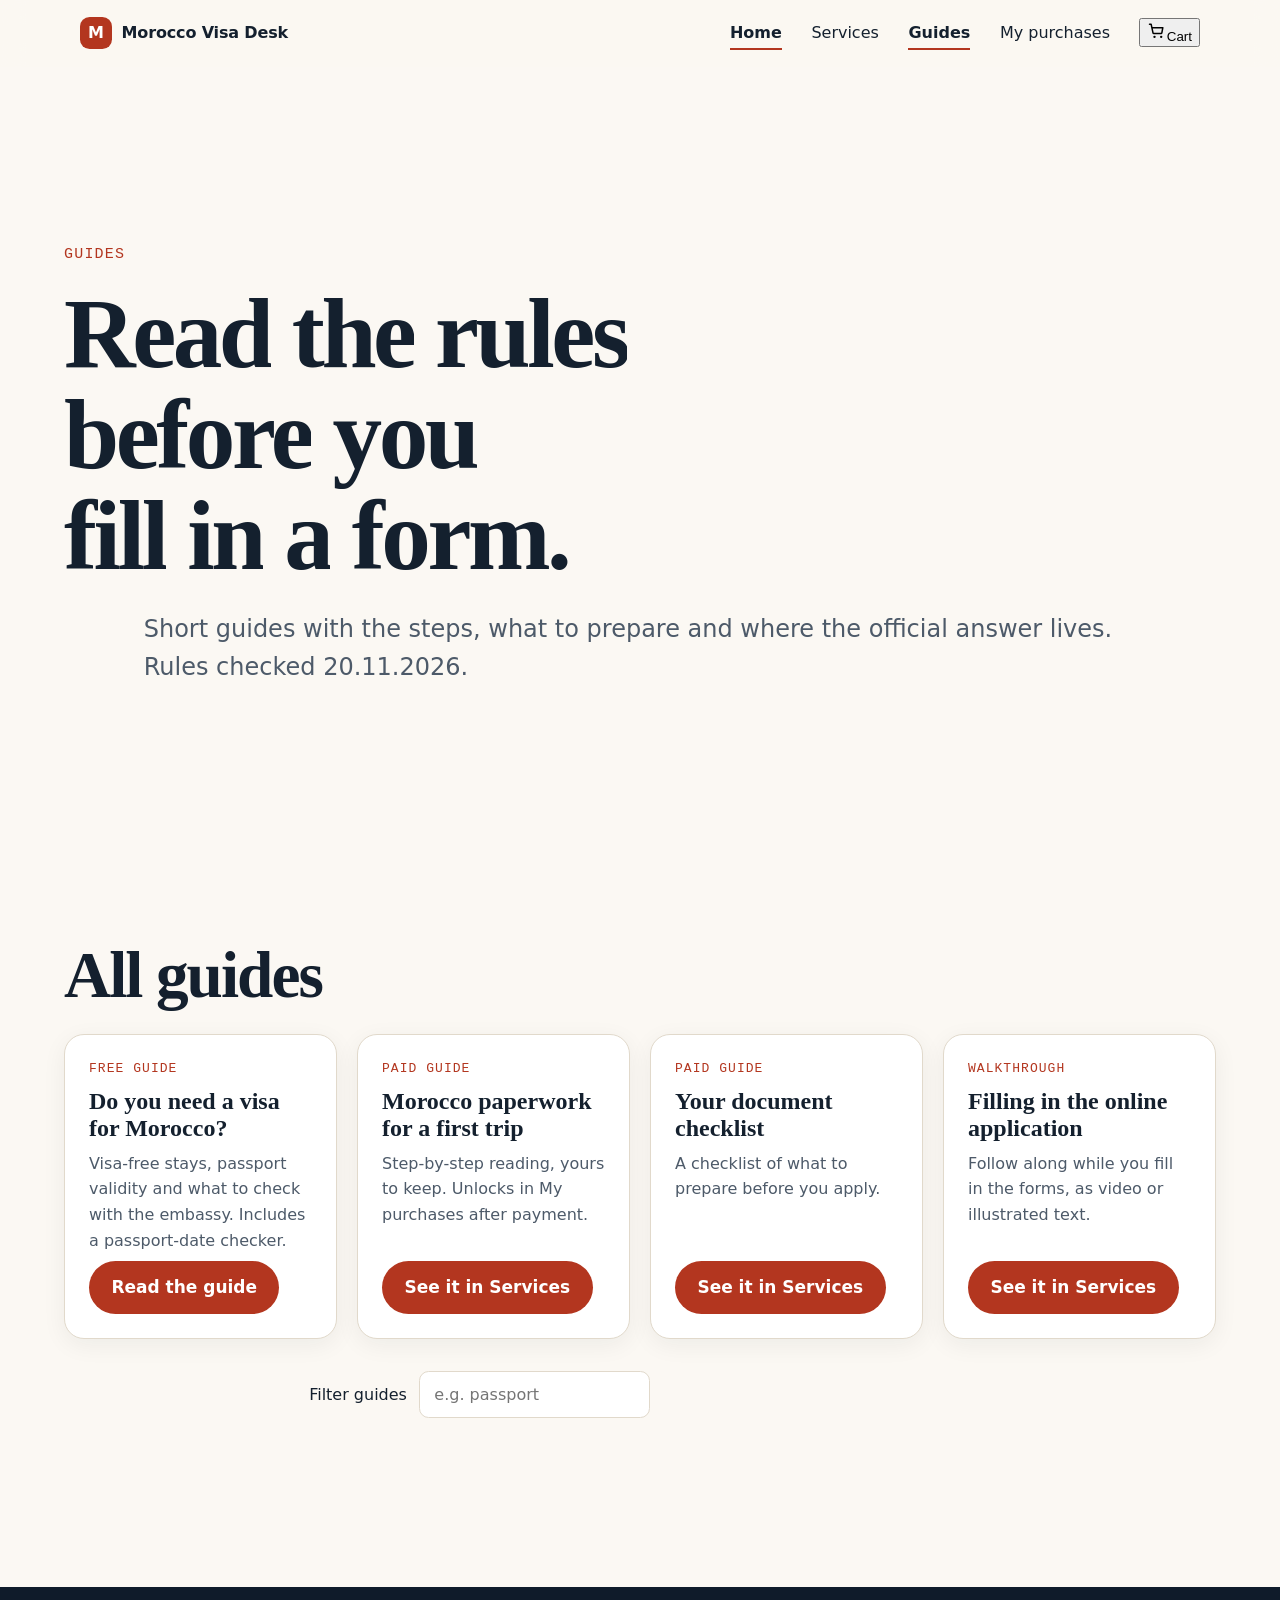
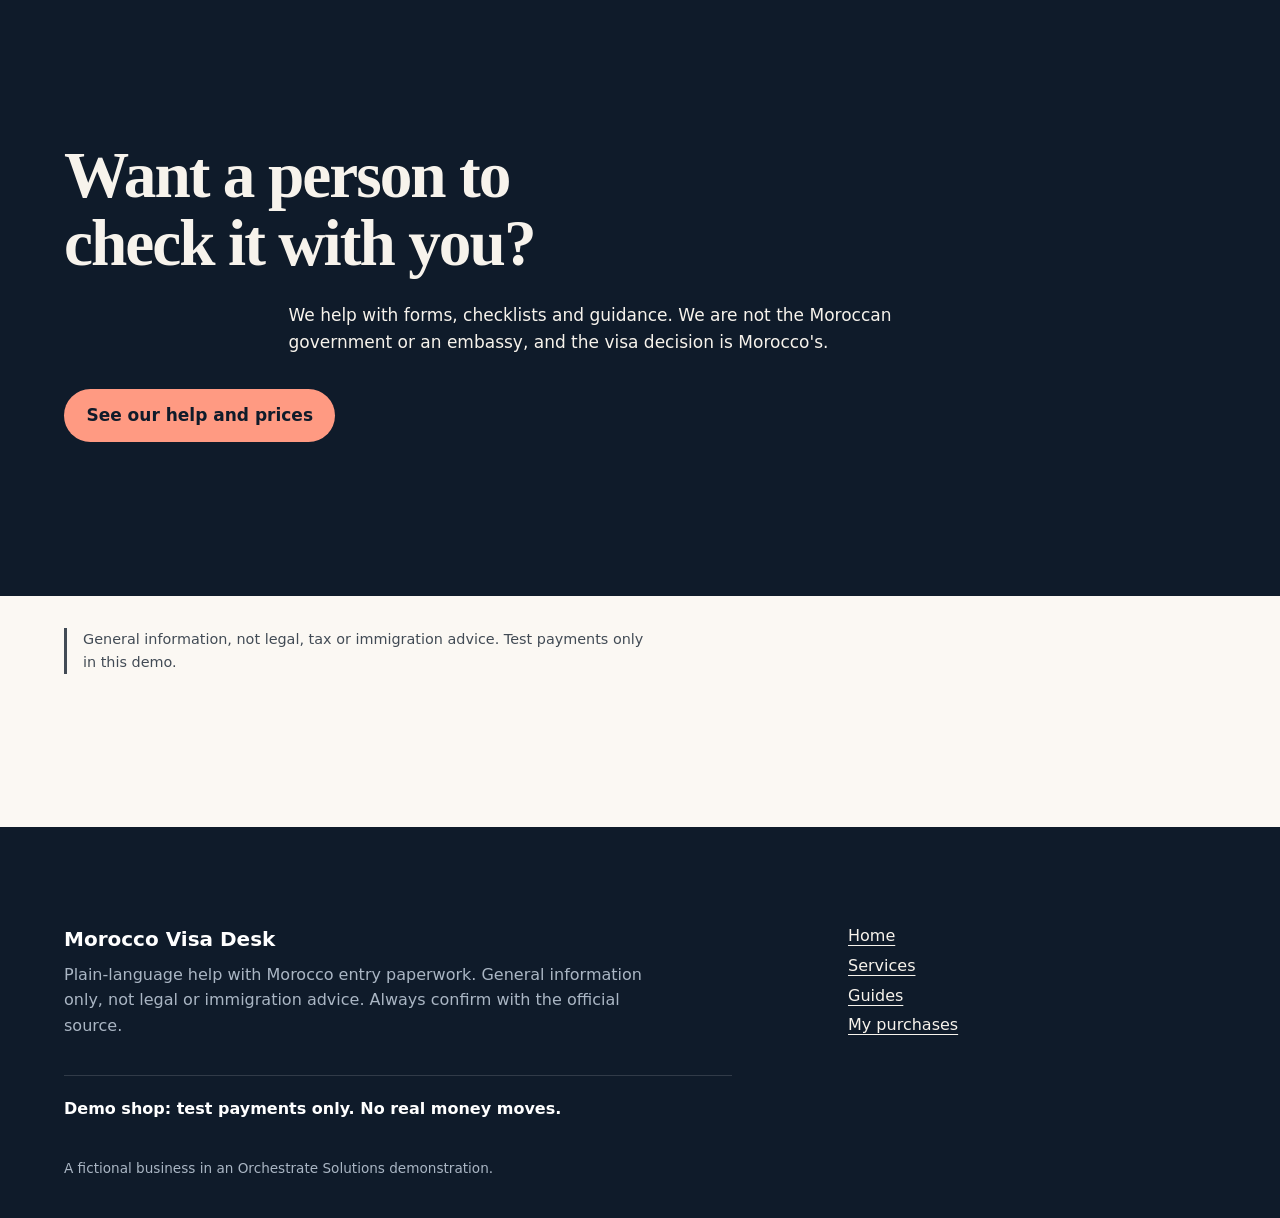
==== pages/guides/index.html @ 16839dce "Guides hub and 'Do you need a visa for Morocco?' with passport-date checker" ====
<!doctype html>
<html lang="en">
<head>
<meta charset="utf-8">
<meta name="viewport" content="width=device-width, initial-scale=1">
<title>Guides for Morocco travel paperwork</title>
<meta name="description" content="Plain-language guides to Morocco entry paperwork, each with the official source and the date the rules were checked.">
<style>@view-transition { navigation: auto; }</style>
<link rel="stylesheet" href="../../css/tokens.css">
<link rel="stylesheet" href="../../css/layout.css">
<link rel="stylesheet" href="../../css/site.css">
<link rel="stylesheet" href="../../css/shop/core.css">
<link rel="stylesheet" href="../../css/guides.css">
<script src="../../js/nav.js" defer></script>
<script src="../../js/motion.js" defer></script>
<script src="../../js/app.js" defer></script>
<script src="../../js/shop/core.js" defer></script>
<script src="../../js/shop/cart.js" defer></script>
<script src="../../js/guides.js" defer></script>
</head>
<body>
<main id="main">
  <section class="band g-hero">
    <p class="g-eyebrow" data-reveal>Guides</p>
    <h1 data-words>Read the rules before you fill in a form.</h1>
    <p class="g-lead" data-reveal>Short guides with the steps, what to prepare and where the official answer lives. Rules checked 20.11.2026.</p>
  </section>

  <section class="band g-list" aria-labelledby="g-all">
    <h2 id="g-all" data-reveal>All guides</h2>
    <ul class="g-cards">
      <li class="g-card" data-reveal>
        <p class="g-tag">Free guide</p>
        <h3><a href="do-you-need-a-visa.html">Do you need a visa for Morocco?</a></h3>
        <p>Visa-free stays, passport validity and what to check with the embassy. Includes a passport-date checker.</p>
        <a class="btn g-link" href="do-you-need-a-visa.html">Read the guide</a>
      </li>
      <li class="g-card" data-reveal>
        <p class="g-tag">Paid guide</p>
        <h3>Morocco paperwork for a first trip</h3>
        <p>Step-by-step reading, yours to keep. Unlocks in My purchases after payment.</p>
        <a class="btn g-link" href="../services.html">See it in Services</a>
      </li>
      <li class="g-card" data-reveal>
        <p class="g-tag">Paid guide</p>
        <h3>Your document checklist</h3>
        <p>A checklist of what to prepare before you apply.</p>
        <a class="btn g-link" href="../services.html">See it in Services</a>
      </li>
      <li class="g-card" data-reveal>
        <p class="g-tag">Walkthrough</p>
        <h3>Filling in the online application</h3>
        <p>Follow along while you fill in the forms, as video or illustrated text.</p>
        <a class="btn g-link" href="../services.html">See it in Services</a>
      </li>
    </ul>
    <p class="g-search"><label for="g-filter">Filter guides</label> <input id="g-filter" type="search" placeholder="e.g. passport" autocomplete="off"> <span id="g-count" role="status"></span></p>
  </section>

  <section class="band band--dark g-help">
    <h2 data-reveal>Want a person to check it with you?</h2>
    <p data-reveal>We help with forms, checklists and guidance. We are not the Moroccan government or an embassy, and the visa decision is Morocco's.</p>
    <a class="btn g-cta" href="../services.html">See our help and prices</a>
  </section>
  <p class="guide-note band-note">General information, not legal, tax or immigration advice. Test payments only in this demo.</p>
</main>
</body>
</html>
---- css/tokens.css ----
/* tokens.css — Designer. The look for the Morocco visa agency: trustworthy and clear.
   Palette: deep ink-navy neutrals on warm paper, ONE accent: Moroccan terracotta (#b3361f, 6.4:1 on white).
   Type: system fonts only; a bold display scale with clamp() and tight tracking on large type.
   Motion: one easing, 400-900 ms, 60 ms stagger. Animate only transform, opacity, filter. */
:root {
  /* palette */
  --bg: #fbf8f3;
  --surface: #ffffff;
  --surface-2: #f2ede4;
  --text: #14202e;            /* 15:1 on --bg */
  --text-muted: #4d5a69;      /* 6.6:1 on --bg */
  --line: #e1d9cb;
  --dark: #0f1b2a;            /* deep navy band */
  --dark-2: #19293c;
  --on-dark: #f7f3ec;         /* 14:1 on --dark */
  --on-dark-muted: #aab6c4;   /* 7.6:1 on --dark */
  --accent: #b3361f;
  --accent-strong: #8f2916;
  --accent-soft: #f6e3dd;
  --accent-on-dark: #ff9a82;  /* 7:1 on --dark */
  --on-accent: #ffffff;
  --success: #1c6b4a;
  --danger: #b00020;
  --focus: #1a56db;

  /* type */
  --font-sans: system-ui, -apple-system, "Segoe UI", Roboto, "Helvetica Neue", Arial, sans-serif;
  --font-display: ui-serif, "Iowan Old Style", "Palatino Linotype", Georgia, serif;
  --font-mono: ui-monospace, SFMono-Regular, Menlo, Consolas, monospace;
  --fs-xs: .8125rem;
  --fs-sm: .9375rem;
  --fs-base: 1.0625rem;
  --fs-lg: clamp(1.2rem, 1rem + .8vw, 1.5rem);
  --fs-step: clamp(1.5rem, 1.1rem + 1.6vw, 2.5rem);   /* scrollytelling step text */
  --fs-h2: clamp(2rem, 1.2rem + 3.6vw, 4.25rem);
  --fs-h1: clamp(2.75rem, 1.4rem + 6vw, 7rem);
  --fs-giant: clamp(5rem, 2rem + 16vw, 16rem);        /* marquee / changing word */
  --lh-tight: 1.02;
  --lh-snug: 1.2;
  --lh-body: 1.6;
  --track-display: -.035em;
  --track-h2: -.025em;
  --measure: 65ch;

  /* spacing, radius, shadow */
  --space-1: .25rem; --space-2: .5rem; --space-3: .75rem; --space-4: 1rem;
  --space-5: 1.5rem; --space-6: 2rem; --space-7: 3rem; --space-8: 4.5rem;
  --section: clamp(5rem, 12vw, 10rem);
  --gutter: clamp(1.25rem, 5vw, 4rem);
  --radius-sm: .5rem; --radius: 1rem; --radius-lg: 1.75rem; --radius-pill: 999px;
  --shadow-sm: 0 1px 2px rgba(15, 27, 42, .06), 0 2px 8px rgba(15, 27, 42, .05);
  --shadow: 0 6px 24px rgba(15, 27, 42, .08), 0 2px 6px rgba(15, 27, 42, .05);
  --shadow-lg: 0 24px 60px rgba(15, 27, 42, .16);
  --glow: radial-gradient(60% 60% at 50% 40%, rgba(179, 54, 31, .22), transparent 70%);
  --gradient-text: linear-gradient(100deg, #b3361f 0%, #d9722f 45%, #b3361f 100%);
  --gradient-text-dark: linear-gradient(100deg, #ff9a82 0%, #ffd2a0 50%, #ff9a82 100%);

  /* motion */
  --ease: cubic-bezier(.2, .7, .2, 1);
  --dur-fast: 400ms;
  --dur: 650ms;
  --dur-slow: 900ms;
  --stagger: 60ms;
  --rise: 1.25rem;            /* reveal travel distance */
  --blur-in: 6px;             /* reveal start blur */
}

@media (prefers-reduced-motion: reduce) {
  :root { --dur-fast: 0ms; --dur: 0ms; --dur-slow: 0ms; --stagger: 0ms; --rise: 0; --blur-in: 0; }
}

/* CSS-only accents */
.text-gradient {
  background: var(--gradient-text);
  background-size: 200% 100%;
  -webkit-background-clip: text; background-clip: text;
  color: transparent; -webkit-text-fill-color: transparent;
}
.band--dark .text-gradient { background-image: var(--gradient-text-dark); }
.glow { background-image: var(--glow); }
---- css/layout.css ----
/* Layout, shell and motion (UI/UX). Colours and type come from tokens.css; fallbacks keep it working alone. */
@view-transition { navigation: auto; }
:root{--lx-bg:var(--bg,#fbf8f3);--lx-fg:var(--text,#14202e);--lx-accent:var(--accent,#b3361f);--lx-muted:var(--text-muted,#4d5a69);--lx-line:var(--line,#e1d9cb);--lx-dark:var(--dark,#0f1b2a);--lx-on-dark:var(--on-dark,#f7f3ec);--lx-ease:var(--ease,cubic-bezier(.2,.7,.2,1));--lx-space:var(--section,clamp(5rem,12vw,10rem));--lx-gut:var(--gutter,clamp(1.25rem,5vw,4rem));--lx-max:78rem}
*,*::before,*::after{box-sizing:border-box}
html{scroll-behavior:smooth;scroll-padding-top:5rem;-webkit-text-size-adjust:100%}
body{margin:0;background:var(--lx-bg);color:var(--lx-fg);font-family:var(--font-sans,system-ui,sans-serif);line-height:1.6;overflow-x:hidden}
img,svg{max-width:100%;height:auto}
main{display:block;outline:none}
:focus-visible{outline:3px solid var(--focus,var(--lx-accent));outline-offset:3px;border-radius:4px}
.visually-hidden{position:absolute!important;width:1px;height:1px;overflow:hidden;clip:rect(0 0 0 0);white-space:nowrap}
.skip-link{position:fixed;left:1rem;top:-4rem;z-index:200;background:var(--lx-fg);color:var(--lx-bg);padding:.7rem 1rem;border-radius:.5rem;text-decoration:none;transition:top .2s}
.skip-link:focus{top:1rem}
.read-progress{position:fixed;inset:0 0 auto 0;height:3px;z-index:150;pointer-events:none}
.read-progress span{display:block;height:100%;background:var(--lx-accent);transform:scaleX(0);transform-origin:0 50%}
/* header */
.site-header{position:sticky;top:0;z-index:100;background:color-mix(in srgb,var(--lx-bg) 86%,transparent);backdrop-filter:saturate(1.4) blur(12px);border-bottom:1px solid transparent;transition:border-color .3s}
.site-header.is-scrolled{border-bottom-color:var(--lx-line)}
.site-header__inner{max-width:var(--lx-max);margin:0 auto;padding:.7rem var(--lx-gut);display:flex;align-items:center;gap:1rem}
.site-brand{display:flex;align-items:center;gap:.6rem;text-decoration:none;color:inherit;font-weight:700;letter-spacing:-.01em;margin-right:auto}
.site-brand__mark{display:grid;place-items:center;width:2rem;height:2rem;border-radius:.6rem;background:var(--lx-accent);color:#fff;font-weight:800}
.site-nav ul,.site-footer ul{list-style:none;margin:0;padding:0;display:flex;gap:.25rem}
.site-nav a{display:block;padding:.55rem .8rem;border-radius:.6rem;color:inherit;text-decoration:none;position:relative}
.site-nav a::after{content:"";position:absolute;left:.8rem;right:.8rem;bottom:.3rem;height:2px;background:var(--lx-accent);transform:scaleX(0);transform-origin:0 50%;transition:transform .4s var(--lx-ease)}
.site-nav a:hover::after,.site-nav a[aria-current="page"]::after{transform:scaleX(1)}
.site-nav a[aria-current="page"]{font-weight:600}
.site-header__actions{display:flex;align-items:center;gap:.5rem}
.nav-toggle{display:none;width:2.75rem;height:2.75rem;border:1px solid var(--lx-line);border-radius:.7rem;background:transparent;color:inherit;cursor:pointer;place-items:center}
.nav-toggle__bars,.nav-toggle__bars::before{display:block;width:1.2rem;height:2px;background:currentColor;position:relative;transition:transform .3s var(--lx-ease)}
.nav-toggle__bars::before{content:"";position:absolute;top:-6px;left:0}
.is-open .nav-toggle__bars{transform:translateY(0) rotate(45deg)}.is-open .nav-toggle__bars::before{transform:translateY(6px) rotate(-90deg)}
@media (max-width:48rem){
  .nav-toggle{display:grid}
  .site-header__inner{flex-wrap:wrap}
  .site-brand{order:1}.site-header__actions{order:2}.nav-toggle{order:3}
  .site-nav{order:4;flex-basis:100%;display:none}
  .is-open .site-nav{display:block}
  .site-nav ul{flex-direction:column;padding-bottom:.6rem}
  .site-nav a{padding:.85rem .5rem;font-size:1.1rem}
}
/* footer */
.site-footer{background:var(--lx-dark);color:var(--lx-on-dark);padding:clamp(3rem,8vw,6rem) var(--lx-gut) 2rem;margin-top:var(--lx-space)}
.site-footer__inner{max-width:var(--lx-max);margin:0 auto;display:grid;gap:1.5rem 3rem;grid-template-columns:2fr 1fr}
.site-footer p{margin:.4rem 0;max-width:60ch;color:var(--on-dark-muted,#aab6c4)}
.site-footer strong{font-size:1.25rem;color:#fff}
.site-footer ul{flex-direction:column}
.site-footer a{color:var(--lx-on-dark);text-underline-offset:.25em}
.site-footer__test{grid-column:1/-1;color:#fff!important;font-weight:600;border-top:1px solid rgba(255,255,255,.14);padding-top:1.2rem}
.site-footer__small{grid-column:1/-1;font-size:.85rem}
@media (max-width:48rem){.site-footer__inner{grid-template-columns:1fr}}
/* bands */
.band{padding:var(--lx-space) var(--lx-gut)}
.band>*{max-width:var(--lx-max);margin-inline:auto}
.band--dark{background:var(--lx-dark);color:var(--lx-on-dark)}.band--dark [data-rotate],.band--dark .steps__word{color:var(--accent-on-dark,#ff9a82)}
.band h2,.hero h1{font-family:var(--font-display,inherit);letter-spacing:-.035em;line-height:1.02;text-wrap:balance}
.band h2{font-size:var(--fs-h2,clamp(2.2rem,6vw,4.5rem));margin:0 0 1.5rem}
.band p{max-width:65ch}
.hero{min-height:100svh;display:flex;flex-direction:column;justify-content:center;padding:6rem var(--lx-gut)}
.hero h1{font-size:var(--fs-h1,clamp(3rem,9vw,7rem));margin:0 0 1.5rem;max-width:16ch}
a{text-underline-offset:.2em}
.btn,button.btn{transition:transform .3s var(--lx-ease),box-shadow .3s}
.btn:hover{transform:translateY(-2px)}
/* reveal */
.js [data-reveal]{opacity:0;transform:translateY(28px);transition:opacity .8s var(--lx-ease),transform .8s var(--lx-ease)}
.js [data-reveal].is-in{opacity:1;transform:none}
.js [data-reveal][data-delay="1"]{transition-delay:.1s}.js [data-reveal][data-delay="2"]{transition-delay:.2s}.js [data-reveal][data-delay="3"]{transition-delay:.3s}
/* words */
[data-words] .w{display:inline-block;overflow:hidden;vertical-align:top;padding-bottom:.12em;margin-bottom:-.12em}
[data-words] .w>span{display:inline-block;opacity:0;transform:translateY(70%);filter:blur(6px);transition:transform .8s var(--lx-ease),opacity .8s var(--lx-ease),filter .8s var(--lx-ease);transition-delay:calc(var(--i,0)*60ms)}
[data-words].is-in .w>span{opacity:1;transform:none;filter:none}
/* kinetic word and gradient sweep */
[data-rotate]{display:inline-block;color:var(--lx-accent);transition:opacity .38s,transform .38s var(--lx-ease)}
[data-rotate].is-out{opacity:0;transform:translateY(-.3em)}
.sweep{background:linear-gradient(100deg,var(--lx-fg) 20%,var(--lx-accent) 50%,var(--lx-fg) 80%);background-size:250% 100%;-webkit-background-clip:text;background-clip:text;color:transparent;animation:sweep 6s linear infinite}
@keyframes sweep{to{background-position:-250% 0}}
/* marquee */
[data-marquee]{overflow:hidden;white-space:nowrap;padding-block:clamp(1rem,3vw,2rem);max-width:none!important;font-size:clamp(4rem,14vw,12rem);font-weight:800;letter-spacing:-.04em;line-height:1}
.marquee__track{display:flex;width:max-content;animation:marquee 40s linear infinite}
.marquee__row{display:flex;gap:.5em;padding-right:.5em}.marquee__row>*{flex:none}
@keyframes marquee{to{transform:translateX(-50%)}}
/* fill statement */
[data-fill]{font-size:clamp(1.8rem,4.6vw,3.6rem);line-height:1.15;letter-spacing:-.025em;font-weight:600;max-width:24ch}
[data-fill] .fw{transition:opacity .2s linear}
/* sticky steps */
[data-sticky-steps]{position:relative;display:grid;grid-template-columns:1fr 1.1fr;gap:3rem;align-items:start}
.steps__word{position:sticky;top:22vh;font-size:clamp(3.5rem,11vw,9rem);font-weight:800;letter-spacing:-.045em;line-height:1;color:var(--lx-accent);min-height:1em;align-self:start}
.steps__word.swap{animation:wordIn .6s var(--lx-ease)}
@keyframes wordIn{from{opacity:0;transform:translateY(.25em);filter:blur(8px)}}
[data-step]{min-height:70vh;display:flex;align-items:center;font-size:clamp(1.5rem,3vw,2.5rem);line-height:1.25;letter-spacing:-.015em;opacity:.3;transition:opacity .5s}
[data-step].is-active{opacity:1}
@media (max-width:48rem){[data-sticky-steps]{grid-template-columns:1fr;gap:0}.steps__word{top:4.5rem;background:var(--lx-bg);z-index:2;padding:.5rem 0;font-size:clamp(3rem,16vw,5rem)}.band--dark .steps__word{background:var(--lx-dark)}[data-step]{min-height:55vh}}
[data-parallax]{will-change:transform}
/* no-JS and reduced motion: everything visible, nothing moves */
@media (prefers-reduced-motion:reduce){
  html{scroll-behavior:auto}
  .js [data-reveal],[data-words] .w>span{opacity:1!important;transform:none!important;filter:none!important;transition:none!important}
  .marquee__track,.sweep{animation:none}.steps__word.swap{animation:none}
  [data-step]{opacity:1}[data-fill] .fw{opacity:1!important}
  @view-transition{navigation:none}
}
---- css/site.css ----
/* Site-wide base (Lead Developer). Tokens come from css/tokens.css. */
@view-transition { navigation: auto; }
*, *::before, *::after { box-sizing: border-box; }
html { scroll-behavior: smooth; -webkit-text-size-adjust: 100%; }
body { margin: 0; font-family: system-ui, -apple-system, "Segoe UI", Roboto, sans-serif; line-height: 1.6; background: var(--bg, #fff); color: var(--text, #111); }
img, svg { max-width: 100%; height: auto; }
a { color: inherit; text-underline-offset: .2em; }
:focus-visible { outline: 3px solid var(--focus, #1a56db); outline-offset: 2px; }
.band { padding-block: clamp(5rem, 12vw, 10rem); padding-inline: max(1rem, 5vw); }
.band--dark { background: var(--dark, #111); color: var(--on-dark, #fff); }
.prose { max-width: 65ch; }
.guide-note { font-size: .9rem; opacity: .8; border-left: 3px solid currentColor; padding-left: 1rem; max-width: 65ch; }
@media (prefers-reduced-motion: reduce) { html { scroll-behavior: auto; } }
---- css/shop/core.css ----
/* Shared shop styles (Lead Developer). Uses tokens from css/tokens.css with safe fallbacks. */
.btn, .shop-btn {
  display: inline-flex; align-items: center; justify-content: center; gap: .5rem;
  min-height: 44px; padding: .7rem 1.4rem; border: 1.5px solid transparent; border-radius: 999px;
  font: inherit; font-weight: 600; cursor: pointer; text-decoration: none;
  background: var(--accent, #b4342d); color: var(--on-accent, #fff);
  transition: transform .35s cubic-bezier(.2,.7,.2,1), box-shadow .35s, background .2s;
}
.btn:hover, .shop-btn:hover { transform: translateY(-2px); box-shadow: 0 8px 24px rgba(0,0,0,.18); }
.btn:focus-visible, .shop-btn:focus-visible, .shop-chip:focus-visible, .shop-sheet button:focus-visible { outline: 3px solid var(--focus, #1a56db); outline-offset: 2px; }
.btn[disabled], .shop-btn[disabled] { opacity: .5; cursor: not-allowed; transform: none; box-shadow: none; }
.btn--ghost, .shop-btn--ghost { background: transparent; color: inherit; border-color: currentColor; }

.shop-chip {
  display: inline-flex; align-items: center; gap: .35rem; padding: .25rem .8rem; border-radius: 999px;
  font-size: .85rem; font-weight: 600; background: rgba(127,127,127,.14); color: inherit; border: 0;
}
.shop-chip--accent { background: var(--accent, #b4342d); color: var(--on-accent, #fff); }

.shop-card { background: var(--surface, #fff); color: var(--text, #111); border-radius: 20px; padding: clamp(1.2rem, 3vw, 2rem); box-shadow: 0 2px 4px rgba(0,0,0,.05), 0 12px 32px rgba(0,0,0,.08); }

.shop-field { display: grid; gap: .35rem; margin-block: 1rem; }
.shop-field label { font-weight: 600; font-size: .95rem; }
.shop-field input, .shop-field select, .shop-field textarea {
  font: inherit; padding: .75rem 1rem; border-radius: 12px; border: 1.5px solid rgba(127,127,127,.5); background: var(--surface, #fff); color: inherit; min-height: 44px;
}
.shop-field input:focus-visible, .shop-field select:focus-visible, .shop-field textarea:focus-visible { outline: 3px solid var(--focus, #1a56db); outline-offset: 1px; }
.shop-field .shop-error { color: var(--danger, #b00020); font-size: .9rem; }

.shop-sheet-backdrop { position: fixed; inset: 0; background: rgba(0,0,0,.5); opacity: 0; pointer-events: none; transition: opacity .3s; z-index: 80; }
.shop-sheet-backdrop.is-open { opacity: 1; pointer-events: auto; }
.shop-sheet {
  position: fixed; z-index: 90; background: var(--surface, #fff); color: var(--text, #111);
  inset: auto 0 0 0; max-height: 90svh; overflow: auto; padding: 1.5rem; border-radius: 24px 24px 0 0;
  transform: translateY(100%); transition: transform .5s cubic-bezier(.2,.7,.2,1);
}
.shop-sheet.is-open { transform: none; }
@media (min-width: 720px) {
  .shop-sheet { inset: 0 0 0 auto; width: min(460px, 100vw); max-height: none; border-radius: 24px 0 0 24px; transform: translateX(100%); }
  .shop-sheet.is-open { transform: none; }
}

.shop-stepper { display: inline-flex; align-items: center; gap: .25rem; border: 1.5px solid rgba(127,127,127,.5); border-radius: 999px; }
.shop-stepper button { width: 44px; height: 44px; border: 0; background: transparent; color: inherit; font-size: 1.3rem; cursor: pointer; border-radius: 50%; }
.shop-stepper output { min-width: 2ch; text-align: center; font-weight: 600; }

#shop-toasts { position: fixed; z-index: 100; inset: auto 0 5rem 0; display: grid; justify-items: center; gap: .5rem; pointer-events: none; padding-inline: 1rem; }
.shop-toast { background: #111; color: #fff; padding: .8rem 1.3rem; border-radius: 14px; box-shadow: 0 12px 32px rgba(0,0,0,.3); opacity: 0; transform: translateY(12px); transition: opacity .4s, transform .4s cubic-bezier(.2,.7,.2,1); }
.shop-toast.is-in { opacity: 1; transform: none; }
.shop-toast--error { background: #b00020; }

.shop-testlabel { display: inline-block; padding: .35rem .8rem; border-radius: 8px; background: #fff3cd; color: #5c4300; font-weight: 600; font-size: .9rem; }
.shop-sr { position: absolute; width: 1px; height: 1px; overflow: hidden; clip: rect(0 0 0 0); white-space: nowrap; }

@media (prefers-reduced-motion: reduce) {
  .btn, .shop-btn, .shop-sheet, .shop-sheet-backdrop, .shop-toast { transition: none; }
}
---- css/guides.css ----
/* guides.css (Senior Dev 5): shared by guide pages. Tokens only. */
.g-hero { padding-block: clamp(6rem, 14vw, 11rem) clamp(3rem, 6vw, 5rem); }
.g-hero h1 { font-family: var(--font-display); font-size: var(--fs-h1); letter-spacing: -.035em; line-height: var(--lh-tight); max-width: 16ch; margin: 0 0 1.5rem; text-wrap: balance; }
.g-eyebrow { font-family: var(--font-mono); font-size: var(--fs-sm); letter-spacing: .08em; text-transform: uppercase; color: var(--accent); margin: 0 0 1rem; }
.g-lead { font-size: var(--fs-lg); max-width: 60ch; color: var(--text-muted); }
.g-body h2, .g-list h2, .g-tool h2, .g-help h2 { font-family: var(--font-display); font-size: var(--fs-h2); letter-spacing: -.03em; line-height: 1.05; margin: 0 0 1.5rem; max-width: 18ch; text-wrap: balance; }
.g-body h3 { font-size: var(--fs-step); margin: 2.5rem 0 1rem; }
.g-body .prose, .g-help p { font-size: var(--fs-base); }
.g-facts, .g-steps { padding-left: 1.25rem; }
.g-facts li, .g-steps li { margin-bottom: .75rem; }
.g-source, .g-small { font-size: var(--fs-sm); color: var(--text-muted); max-width: 65ch; }
.g-tool .g-small { color: var(--on-dark-muted); }
.g-cards { list-style: none; margin: 0 0 2rem; padding: 0; display: grid; grid-template-columns: repeat(auto-fit, minmax(16rem, 1fr)); gap: 1.25rem; }
.g-card { background: var(--surface); border: 1px solid var(--line); border-radius: 1.25rem; padding: 1.5rem; box-shadow: 0 6px 24px rgba(15, 27, 42, .06); display: flex; flex-direction: column; gap: .5rem; transition: transform .3s cubic-bezier(.2,.7,.2,1), box-shadow .3s; }
.g-card:hover { transform: translateY(-3px); box-shadow: 0 12px 32px rgba(15, 27, 42, .1); }
.g-card[hidden] { display: none; }
.g-card h3 { font-family: var(--font-display); font-size: 1.5rem; line-height: 1.15; margin: 0; }
.g-card h3 a { text-decoration: none; }
.g-card p { margin: 0; color: var(--text-muted); }
.g-card .g-tag { font-family: var(--font-mono); font-size: var(--fs-xs); text-transform: uppercase; letter-spacing: .08em; color: var(--accent); }
.g-link, .g-cta { display: inline-block; align-self: flex-start; margin-top: auto; background: var(--accent); color: var(--on-accent); padding: .8rem 1.4rem; border-radius: 999px; text-decoration: none; font-weight: 600; border: 0; cursor: pointer; font-size: var(--fs-base); }
.g-link:hover, .g-cta:hover { background: var(--accent-strong); }
.band--dark .g-cta { background: var(--accent-on-dark); color: var(--dark); margin-top: 1rem; }
.g-search { display: flex; flex-wrap: wrap; gap: .75rem; align-items: center; }
.g-search input { padding: .6rem .9rem; border: 1px solid var(--line); border-radius: .6rem; font: inherit; background: var(--surface); color: var(--text); }
.g-form { display: grid; gap: .5rem; max-width: 28rem; }
.g-form label { font-weight: 600; margin-top: .75rem; }
.g-form select, .g-form input { padding: .75rem .9rem; border-radius: .6rem; border: 1px solid var(--on-dark-muted); font: inherit; background: var(--dark-2); color: var(--on-dark); color-scheme: dark; }
.g-result { margin-top: 1.5rem; max-width: 40rem; font-size: var(--fs-lg); min-height: 1.5em; }
.g-result:not(:empty) { animation: gIn .5s cubic-bezier(.2,.7,.2,1); }
@keyframes gIn { from { opacity: 0; transform: translateY(8px); } }
.band-note { margin-inline: max(1rem, 5vw); margin-block: 2rem 4rem; }
@media (prefers-reduced-motion: reduce) { .g-result:not(:empty) { animation: none; } .g-card { transition: none; } }
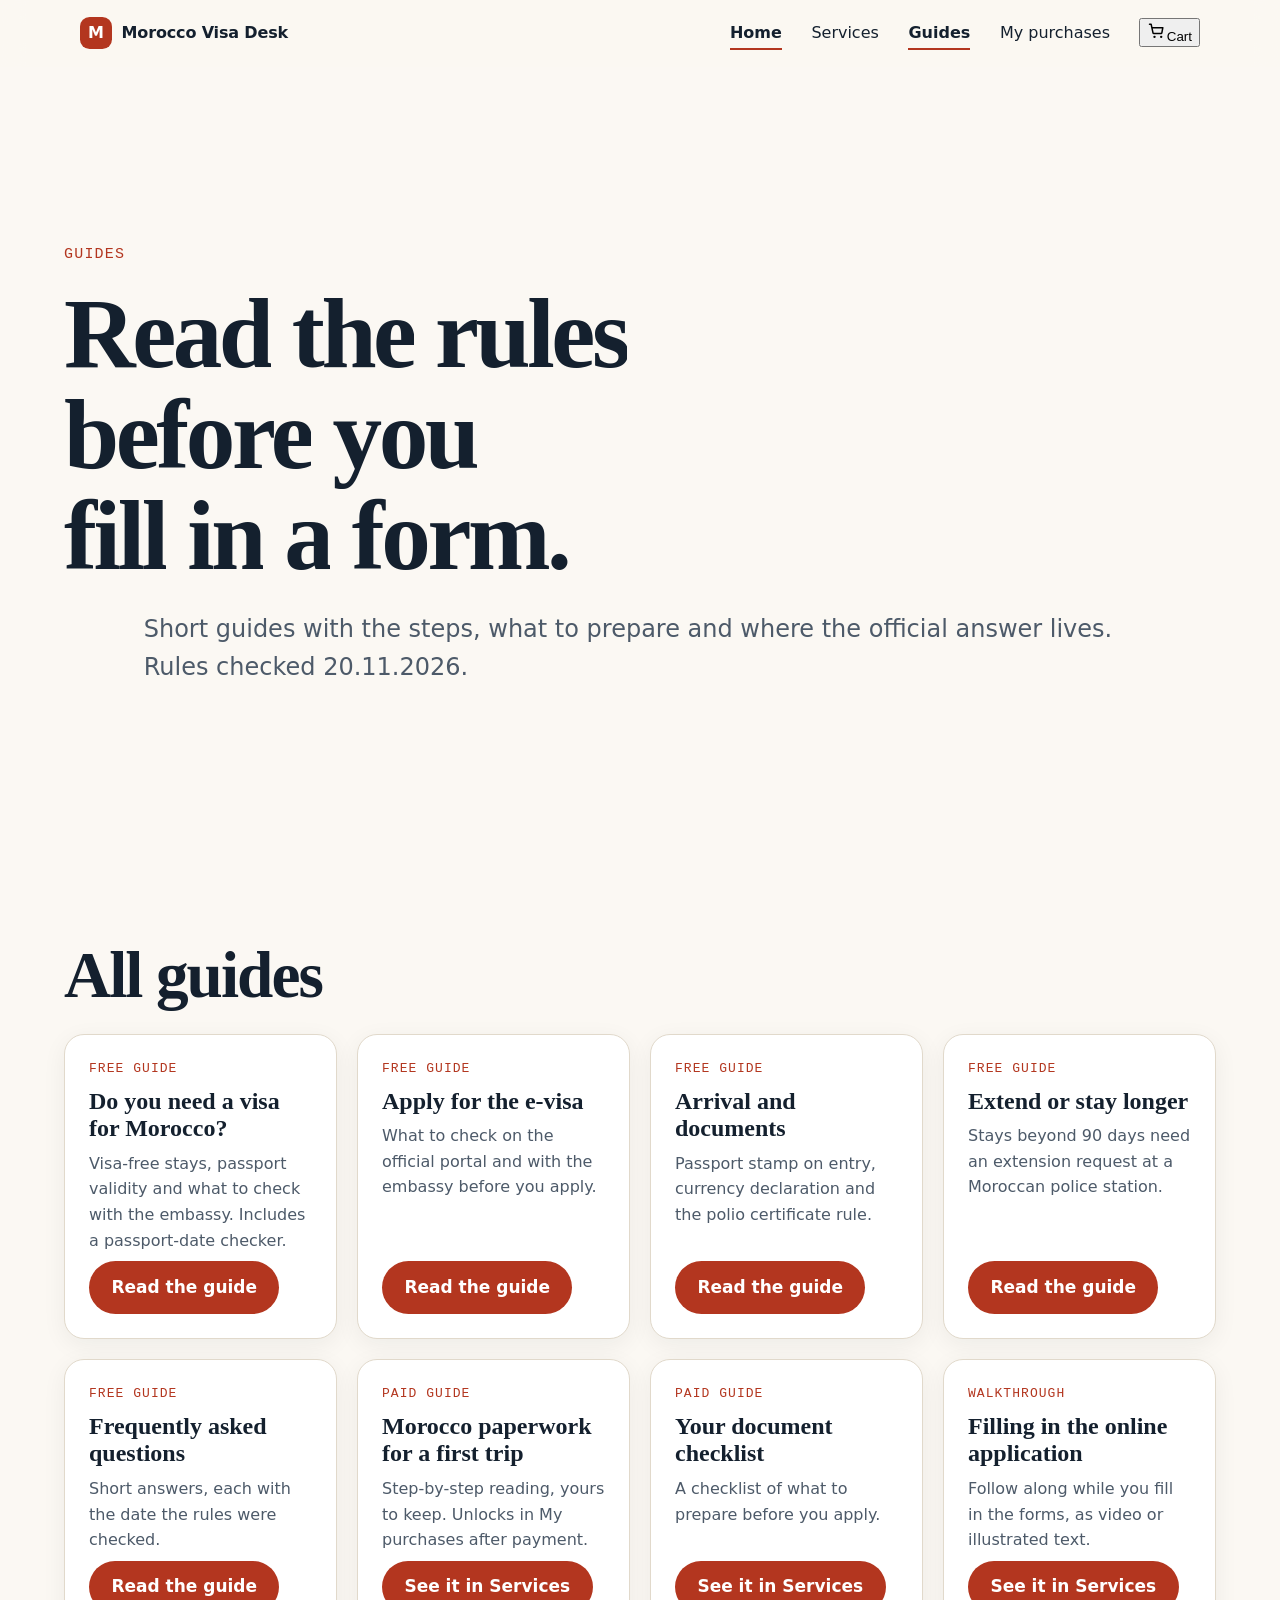
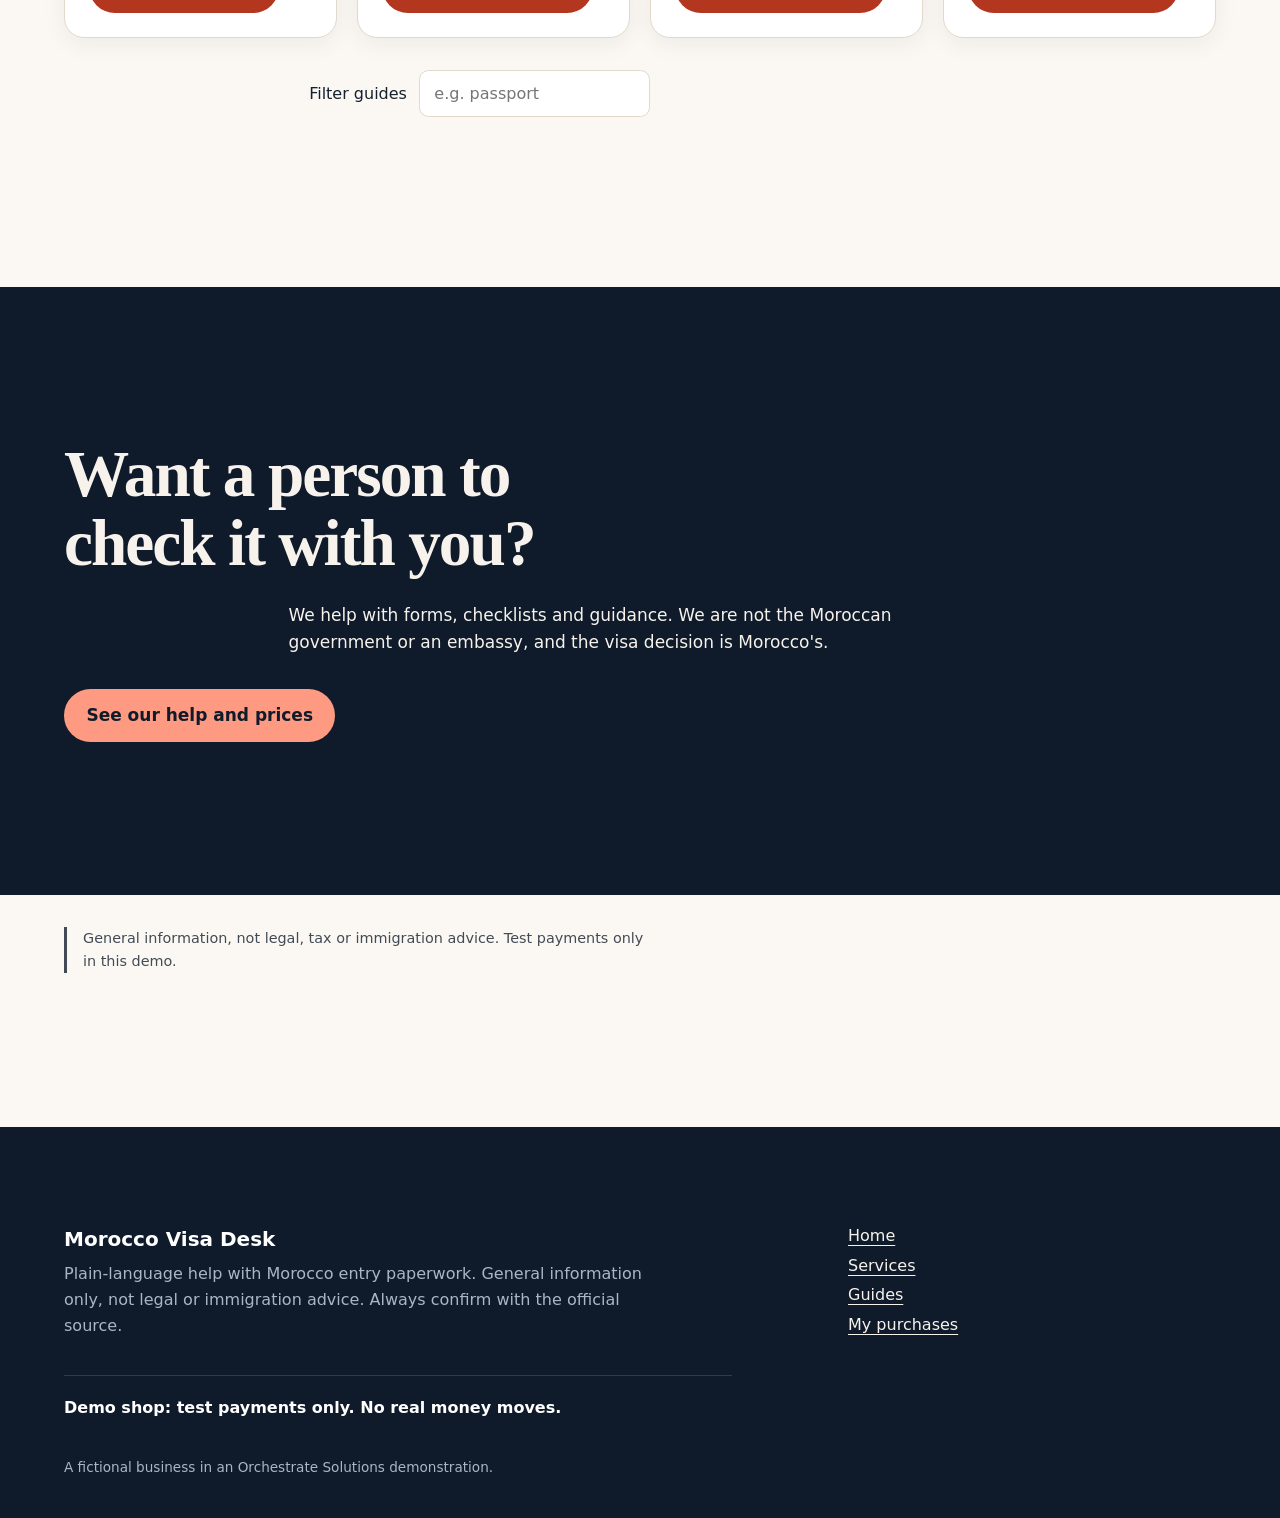
==== commit b91c4445: "Hub: list the four other free guides" ====
--- a/pages/guides/index.html
+++ b/pages/guides/index.html
@@ -36,6 +36,30 @@
         <a class="btn g-link" href="do-you-need-a-visa.html">Read the guide</a>
       </li>
       <li class="g-card" data-reveal>
+        <p class="g-tag">Free guide</p>
+        <h3><a href="apply-for-the-evisa.html">Apply for the e-visa</a></h3>
+        <p>What to check on the official portal and with the embassy before you apply.</p>
+        <a class="btn g-link" href="apply-for-the-evisa.html">Read the guide</a>
+      </li>
+      <li class="g-card" data-reveal>
+        <p class="g-tag">Free guide</p>
+        <h3><a href="arrival-and-documents.html">Arrival and documents</a></h3>
+        <p>Passport stamp on entry, currency declaration and the polio certificate rule.</p>
+        <a class="btn g-link" href="arrival-and-documents.html">Read the guide</a>
+      </li>
+      <li class="g-card" data-reveal>
+        <p class="g-tag">Free guide</p>
+        <h3><a href="extend-or-stay-longer.html">Extend or stay longer</a></h3>
+        <p>Stays beyond 90 days need an extension request at a Moroccan police station.</p>
+        <a class="btn g-link" href="extend-or-stay-longer.html">Read the guide</a>
+      </li>
+      <li class="g-card" data-reveal>
+        <p class="g-tag">Free guide</p>
+        <h3><a href="faq.html">Frequently asked questions</a></h3>
+        <p>Short answers, each with the date the rules were checked.</p>
+        <a class="btn g-link" href="faq.html">Read the guide</a>
+      </li>
+      <li class="g-card" data-reveal>
         <p class="g-tag">Paid guide</p>
         <h3>Morocco paperwork for a first trip</h3>
         <p>Step-by-step reading, yours to keep. Unlocks in My purchases after payment.</p>
